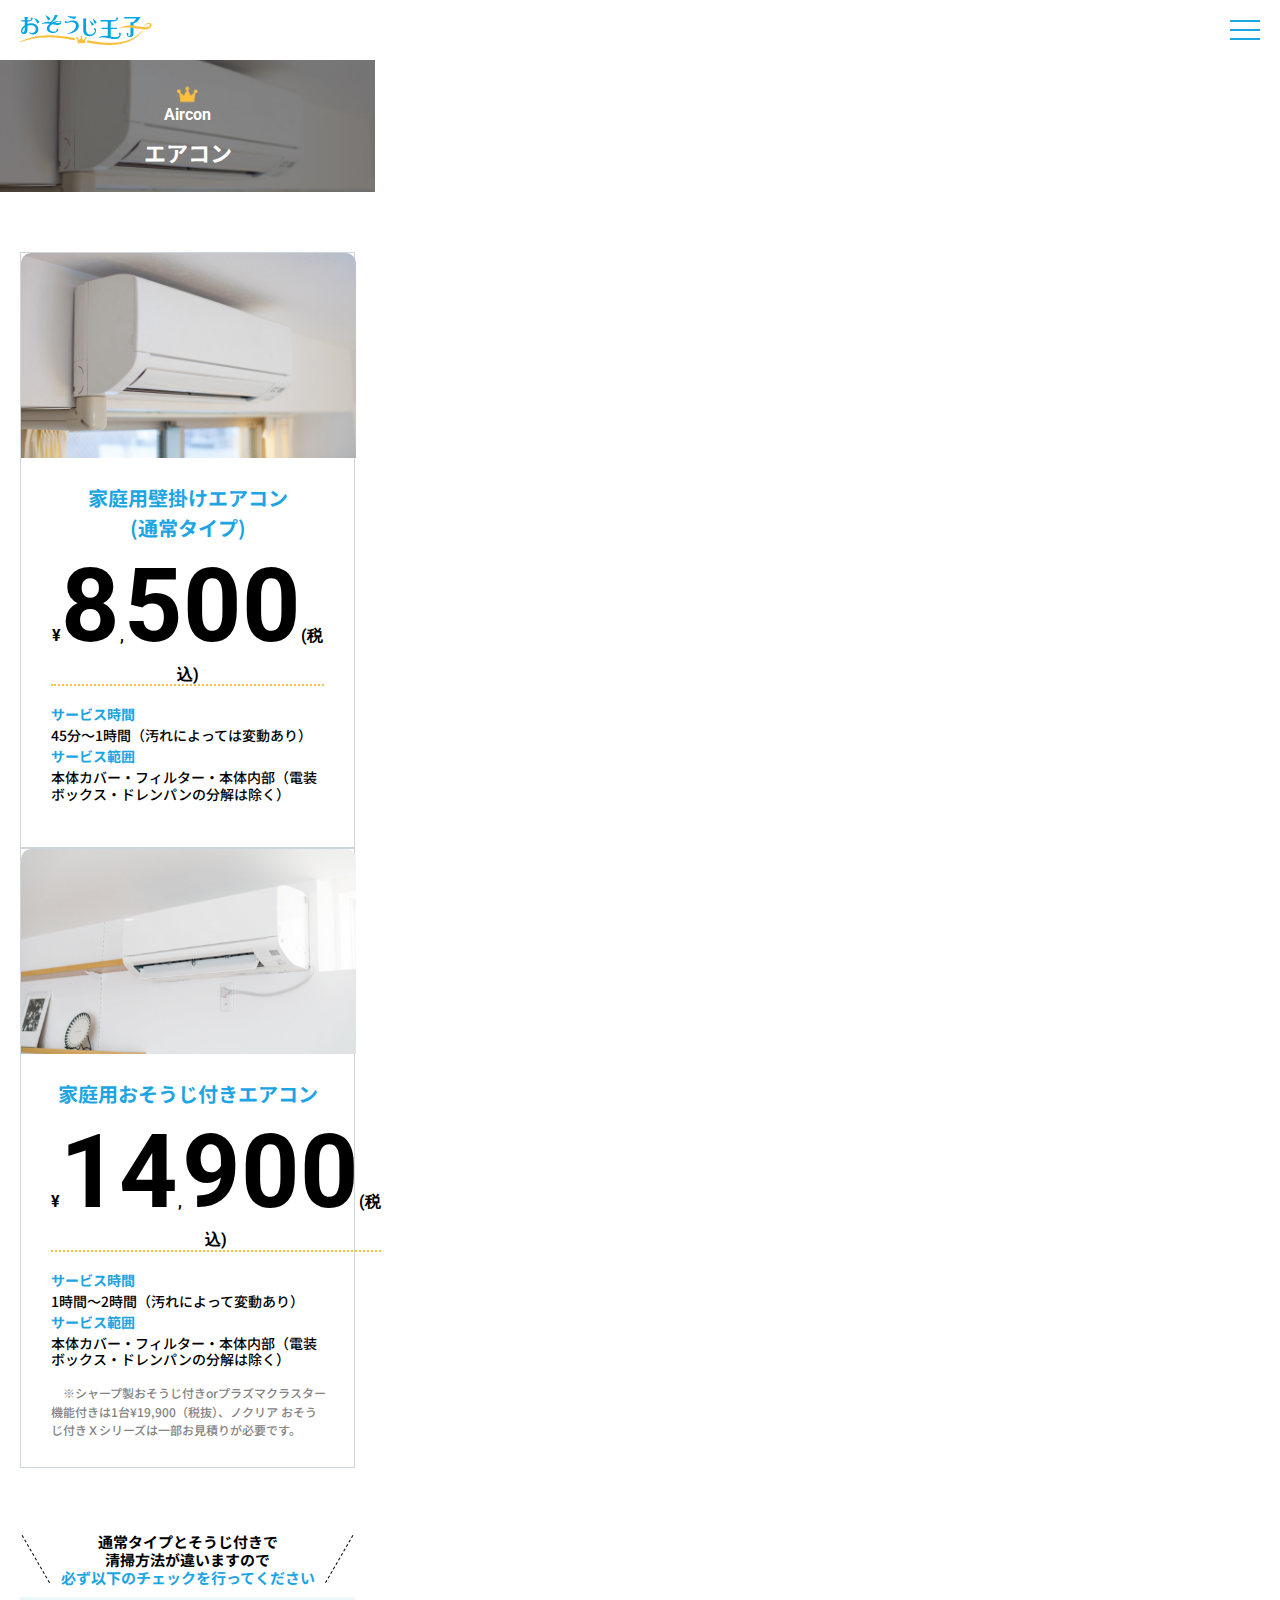
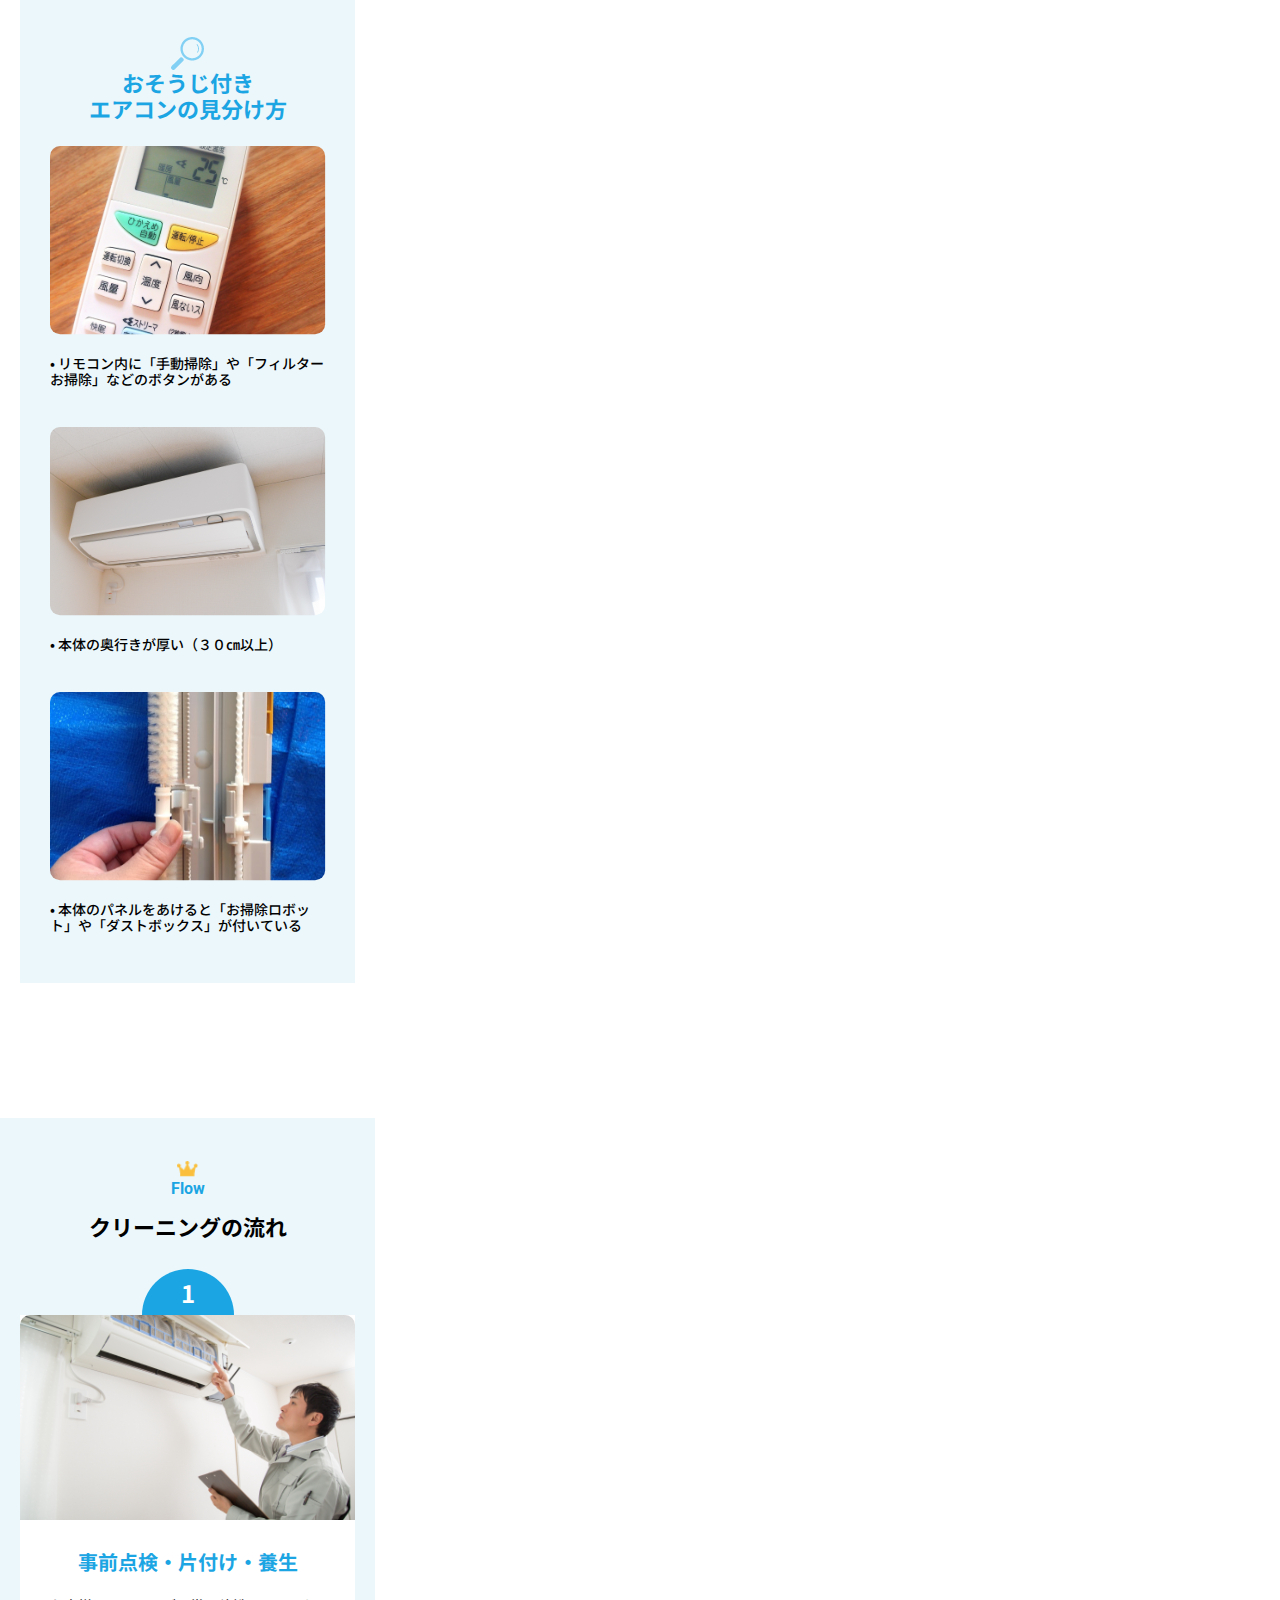
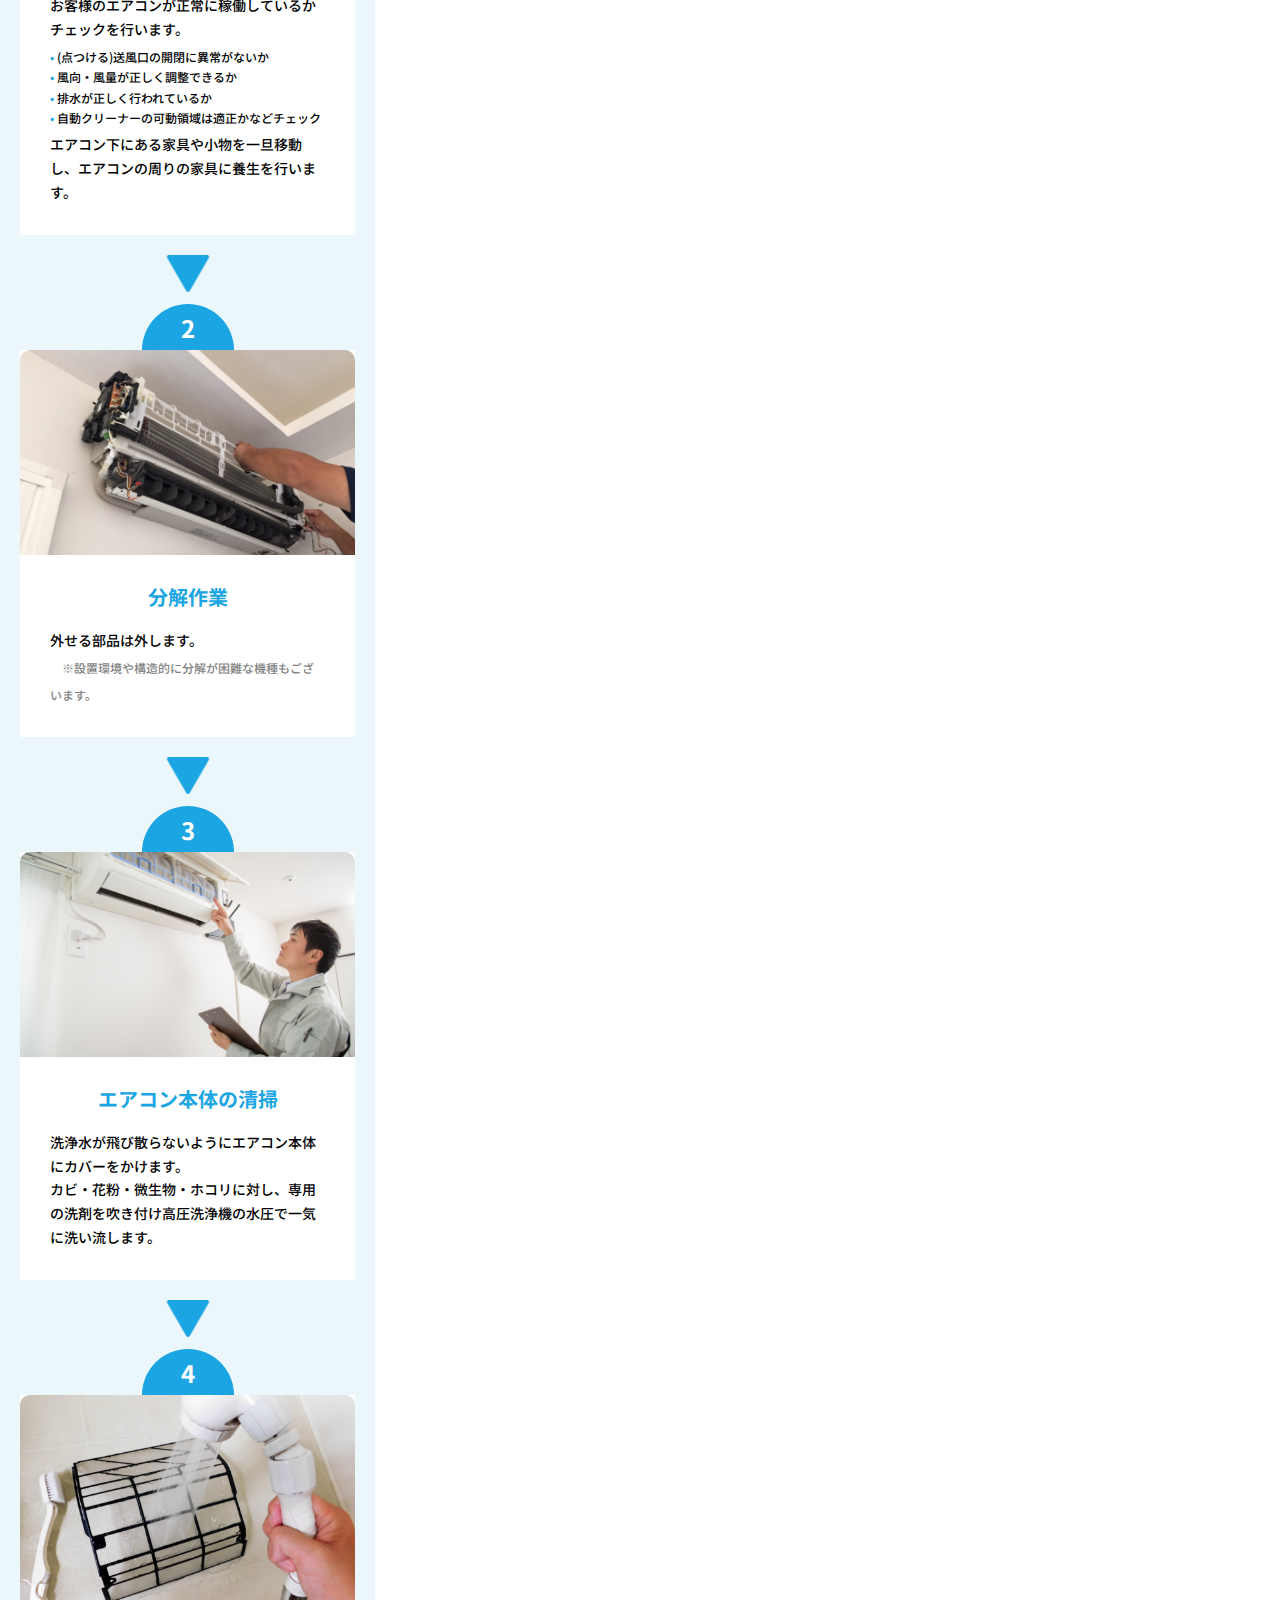
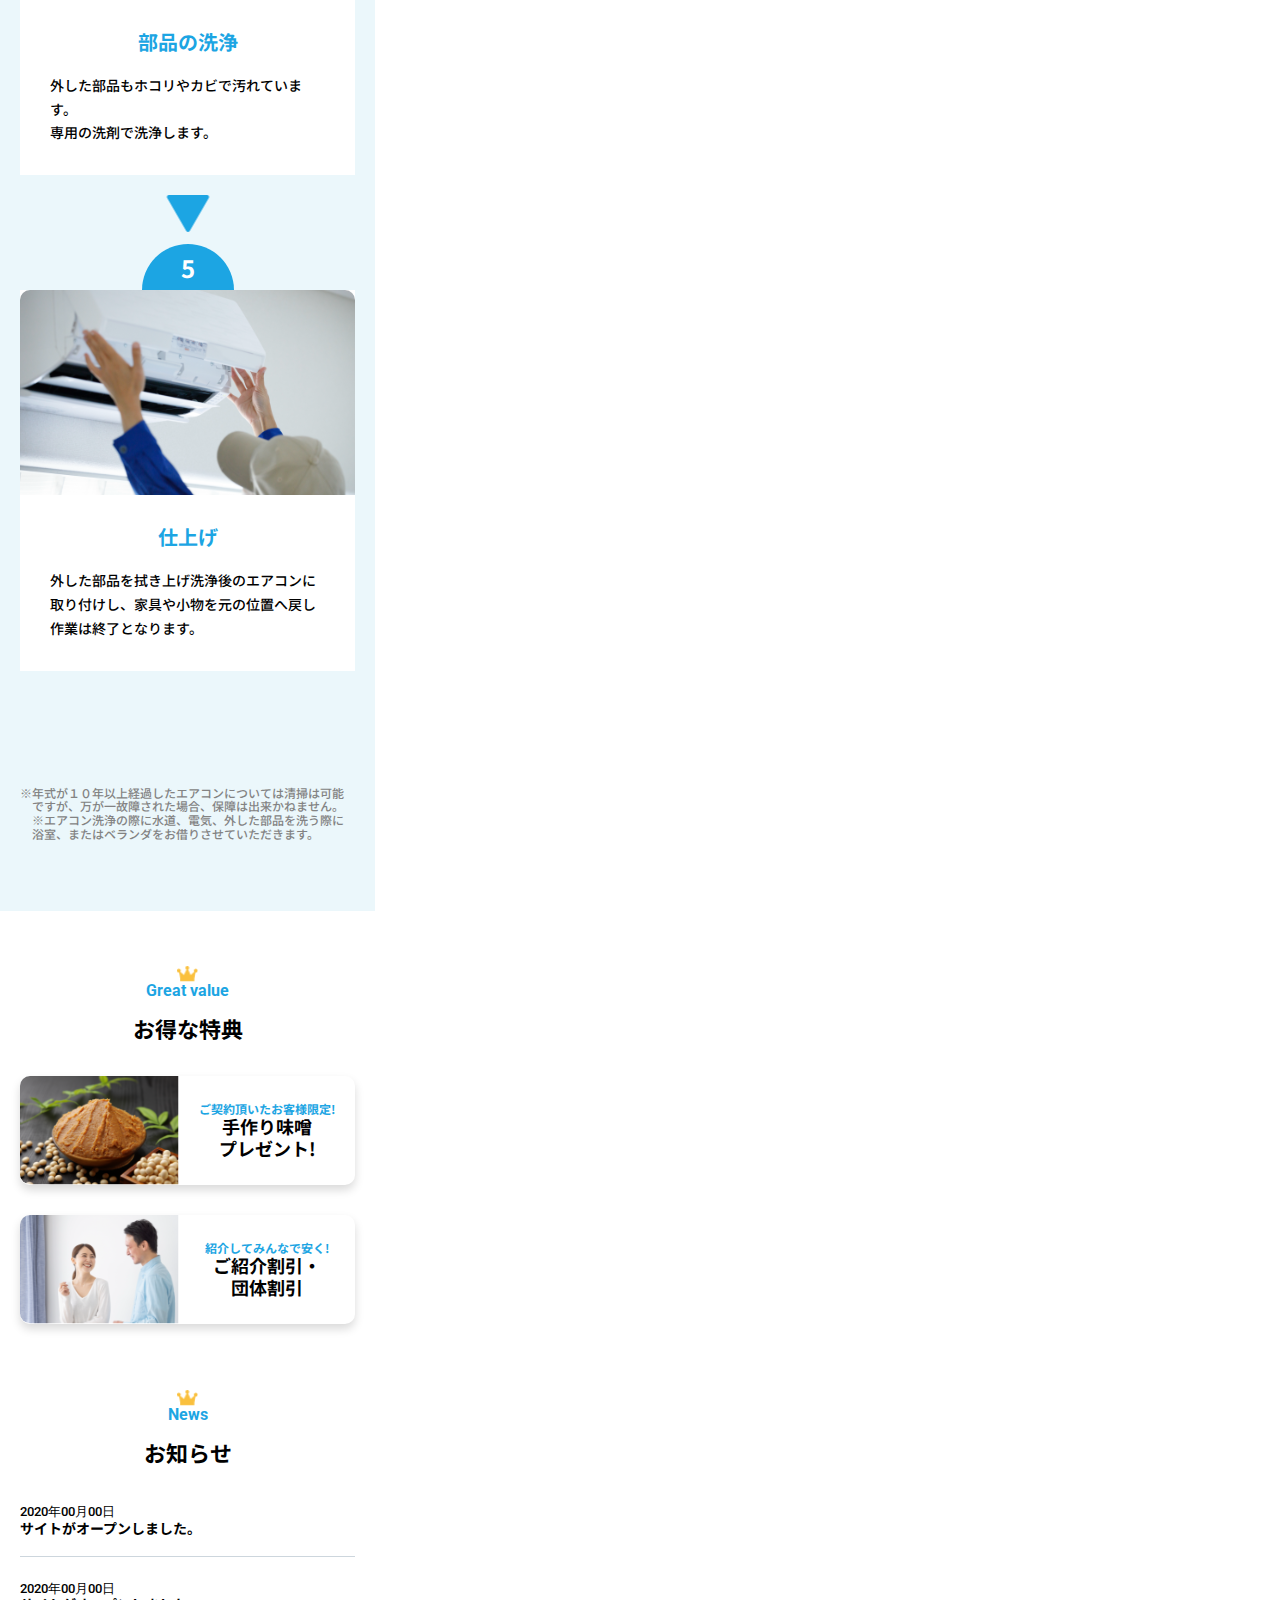
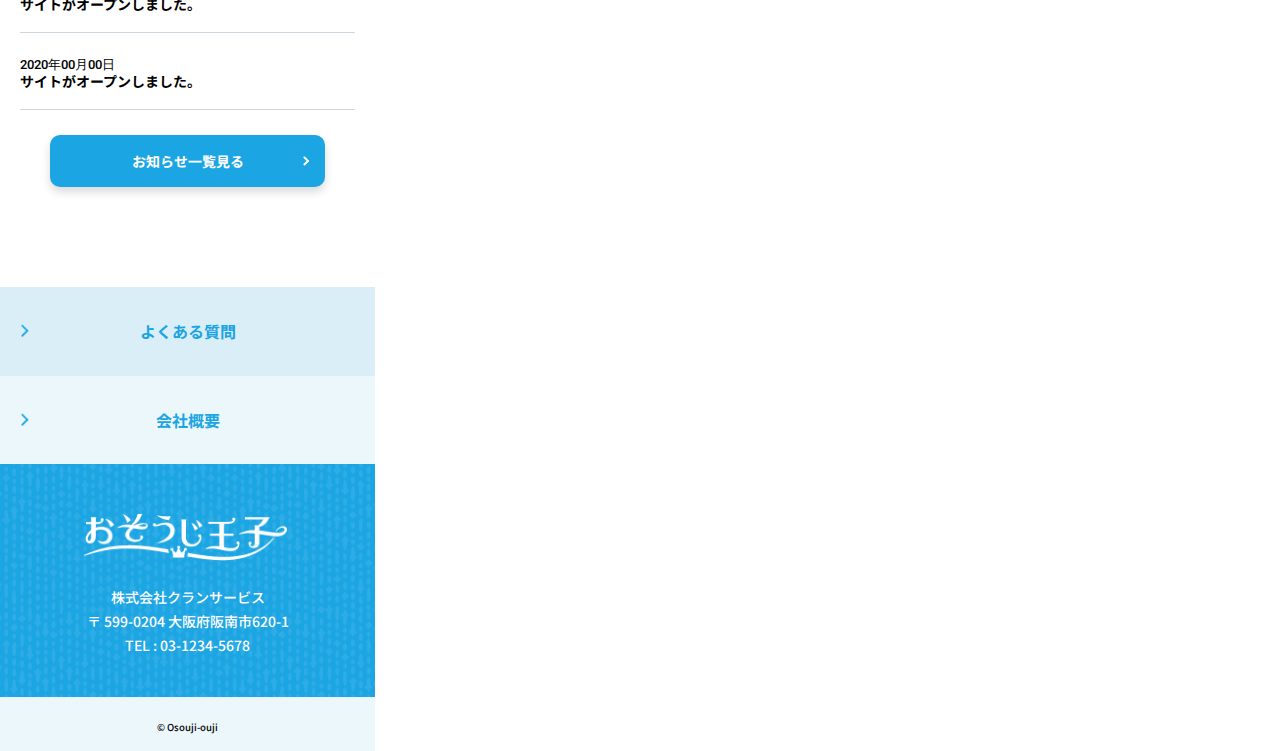
==== aircon/index.html @ 511a9428 "[Add]aircon-page" ====
<!DOCTYPE html>
<html lang="ja">
<head>
  <meta charset="UTF-8">
  <meta http-equiv="X-UA-Compatible" content="IE=edge">
  <meta name="viewport" content="width=device-width, initial-scale=1.0">
  <title>portfolio②【おそうじ王子】大阪のおそうじ、ハウスクリーニング専門店</title>
  <meta name="descriprion" content="ポートフォリオ②エアコンクリーニング、水回りはもちろん、オゾン消臭除菌、退去後ルームクリーニングはおそうじのプロにお任せ！徹底的に洗浄でキレイに!お気軽にお問い合わせください。">
  <meta property="og:url" content="https://clanservice.co.jp"/>
  <meta property="og:type" content="website" />
  <meta property="og:title" content="ポートフォリオ②【おそうじ王子】大阪のおそうじ、ハウスクリーニング専門店" />
  <meta property="og:description" content="ポートフォリオ②エアコンクリーニング、水回りはもちろん、オゾン消臭除菌、退去後ルームクリーニングはおそうじのプロにお任せ！徹底的に洗浄でキレイに!お気軽にお問い合わせください。" />
  <meta property="og:site_name" content="ポートフォリオ②【おそうじ王子】大阪のおそうじ、ハウスクリーニング専門店" />
  <meta property="og:image" content="OGP画像URL" />
  <link rel="preconnect" href="https://fonts.googleapis.com">
  <link rel="preconnect" href="https://fonts.gstatic.com" crossorigin>
  <link href="https://fonts.googleapis.com/css2?family=Noto+Sans+JP:wght@500;700;900&family=Roboto:ital,wght@0,500;0,700;1,400&display=swap" rel="stylesheet">
  <link rel="stylesheet" href="../common/css/reset.css">
  <link rel="stylesheet" href="css/style.css">
  <link rel="shortcut icon" href="" type="image/x-icon">
</head>
<body>
  <header class="header">
    <a href="#">
      <div class="header__logo"></div>
    </a>
    <div class="hamburger" id="hamburger">
      <span class="hamburger__line line1" id="js-line1"></span>
      <span class="hamburger__line line2" id="js-line2"></span>
      <span class="hamburger__line line3" id="js-line3"></span>
    </div>
    <nav id="nav" class="nav">
      <ul class="nav__list">
        <li class="nav__item">
          <a href="../index.html" class="nav__text">
            トップ
          </a>
        </li>
        <li class="nav__item">
          <a href="../aircon/index.html" class="nav__text">
            エアコン
          </a>
        </li>
        <li class="nav__item accordion">
          <p class="nav__text">
            ハウスクリーニング
          </p>
        </li>
        <li class="nav__item nav__down">
          <ul class="nav__downList">
            <li class="nav__downItem">
              <a href="#">
                キッチン
              </a>
            </li>
            <li class="nav__downItem">
              <a href="#">
                水回り
              </a>
            </li>
            <li class="nav__downItem">
              <a href="#">
                お部屋
              </a>
            </li>
            <li class="nav__downItem">
              <a href="#">
                ベランダ・カーポート
              </a>
            </li>
          </ul>
        </li>
        <li class="nav__item accordion">
          <p class="nav__text">
            退去後のクリーイング
          </p>
        </li>
        <li class="nav__item nav__down">
          <ul class="nav__downList">
            <li class="nav__downItem">
              <a href="#">
                賃貸・分譲
              </a>
            </li>
            <li class="nav__downItem">
              <a href="#">
                戸建て
              </a>
            </li>
          </ul>
        </li>
        <li class="nav__item accordion">
          <p class="nav__text">
            お得な特典
          </p>
        </li>
        <li class="nav__item nav__down">
          <ul class="nav__downList">
            <li class="nav__downItem">
              <a href="#">
                手作り味噌プレゼント!
              </a>
            </li>
            <li class="nav__downItem">
              <a href="#">
                ご紹介割引・団体割引
              </a>
            </li>
          </ul>
        </li>
        <li class="nav__item">
          <a href="#" class="nav__text">
            お知らせ
          </a>
        </li>
        <li class="nav__item">
          <a href="question/index.html" class="nav__text">
            よくある質問
          </a>
        </li>
        <li class="nav__item">
          <a href="outline/index.html" class="nav__text">
            会社概要
          </a>
        </li>
        <li class="nav__item">
          <a href="contact/indexhtml" class="nav__text">
            お問い合わせ
          </a>
        </li>
      </ul>
    </nav>
  </header>
  <main>
    <div class="aircon">
      <div class="aircon__heading">
        <div class="aircon__content">
          <i class="aircon__icon"></i>
          <p class="aircon__subTtl">
            Aircon
          </p>
          <h2 class="aircon__ttl">
            エアコン
          </h2>
        </div>
      </div>
      <div class="airconType">
        <div class="airconType__boxes">
          <div class="airconType__box">
            <img src="../common/img/aircon/airconType-img01.png" alt="エアコン画像">
            <div class="airconType__content">
              <h3 class="airconType__ttl">
                家庭用壁掛けエアコン<br>
                (通常タイプ)
              </h3>
              <p class="airconType__price">
                ¥<span>8</span>,<span>500</span>(税込)
              </p>
              <div class="airconType__detail">
                <table>
                  <tr>
                    <th>サービス時間</th>
                    <td>45分～1時間（汚れによっては変動あり）</td>
                  </tr>
                  <tr>
                    <th>サービス範囲</th>
                    <td>
                      本体カバー・フィルター・本体内部（電装ボックス・ドレンパンの分解は除く）
                    </td>
                  </tr>
                </table>
              </div>
            </div>
          </div>
          <div class="airconType__box">
            <img src="../common/img/aircon/airconType-img02.png" alt="エアコン画像">
            <div class="airconType__content">
              <h3 class="airconType__ttl">
                家庭用おそうじ付きエアコン
              </h3>
              <p class="airconType__price">
                ¥<span>14</span>,<span>900</span>(税込)
              </p>
              <div class="airconType__detail">
                <table>
                  <tbody>
                    <tr>
                      <th>サービス時間</th>
                      <td>1時間～2時間（汚れによって変動あり）</td>
                    </tr>
                    <tr>
                      <th>サービス範囲</th>
                      <td>
                        本体カバー・フィルター・本体内部（電装ボックス・ドレンパンの分解は除く）
                      </td>
                    </tr>
                  </tbody>
                </table>
                <small class="airconType__warning">
                  ※シャープ製おそうじ付きorプラズマクラスター機能付きは1台¥19,900（税抜）、ノクリア おそうじ付きＸシリーズは一部お見積りが必要です。
                </small>
              </div>
            </div>
          </div>
        </div>
        <div class="airconClean">
          <p class="airconClean__bubble">
              通常タイプとそうじ付きで<br>
              清掃方法が違いますので<br>
              <span>
                必ず以下のチェックを行ってください
              </span>
          </p>
          <div class="airconClean__container">
            <i class="airconClean__icon"></i>
            <h3 class="airconClean__ttl">
              おそうじ付き<br>
              エアコンの見分け方
            </h3>
            <div class="airconClean__boxes">
              <div class="airconClean__box">
                <img src="../common/img/aircon/airconClean-img01.png" alt="エアコンお掃除方法画像">
                <p class="airconClean__text">
                  リモコン内に「手動掃除」や「フィルターお掃除」などのボタンがある
                </p>
              </div>
              <div class="airconClean__box">
                <img src="../common/img/aircon/airconClean-img02.png" alt="エアコンお掃除方法画像">
                <p class="airconClean__text">
                  本体の奥行きが厚い（３０㎝以上）
                </p>
              </div>
              <div class="airconClean__box">
                <img src="../common/img/aircon/airconClean-img03.png" alt="エアコンお掃除方法画像">
                <p class="airconClean__text">
                  本体のパネルをあけると「お掃除ロボット」や「ダストボックス」が付いている
                </p>
              </div>
            </div>
          </div>
        </div>
      </div>
      <div class="flow">
        <i class="flow__icon"></i>
        <p class="flow__subTtl">
          Flow
        </p>
        <h2 class="flow__ttl">
          クリーニングの流れ
        </h2>
        <div class="flow__boxes">
          <div class="flowBox box1">
            <img src="../common/img/aircon/flow-img01.png" alt="クリーニングの流れ画像">
            <div class="flowBox__content">
              <h3 class="flowBox__ttl">
                事前点検・片付け・養生
              </h3>
              <p class="flowBox__text">
                お客様のエアコンが正常に稼働しているかチェックを行います。
              </p>
              <ul class="flowBox__list">
                <li>
                  (点つける)送風口の開閉に異常がないか
                </li>
                <li>
                  風向・風量が正しく調整できるか
                </li>
                <li>
                  排水が正しく行われているか
                </li>
                <li>
                  自動クリーナーの可動領域は適正かなどチェック
                </li>
              </ul>
              <p class="flowBox__text">
                エアコン下にある家具や小物を一旦移動し、エアコンの周りの家具に養生を行います。
              </p>
            </div>
          </div>
          <div class="flowBox box2">
            <img src="../common/img/aircon/flow-img02.png" alt="クリーニングの流れ画像">
            <div class="flowBox__content">
              <h3 class="flowBox__ttl">
                分解作業
              </h3>
              <p class="flowBox__text">
                外せる部品は外します。
              </p>
              <small class="flowBox__warning">
                ※設置環境や構造的に分解が困難な機種もございます。
              </small>
            </div>
          </div>
          <div class="flowBox box3">
            <img src="../common/img/aircon/flow-img01.png" alt="クリーニングの流れ画像">
            <div class="flowBox__content">
              <h3 class="flowBox__ttl">
                エアコン本体の清掃
              </h3>
              <p class="flowBox__text">
                洗浄水が飛び散らないようにエアコン本体にカバーをかけます。<br>
                カビ・花粉・微生物・ホコリに対し、専用の洗剤を吹き付け高圧洗浄機の水圧で一気に洗い流します。
              </p>
            </div>
          </div>
          <div class="flowBox box4">
            <img src="../common/img/aircon/flow-img04.png" alt="クリーニングの流れ画像">
            <div class="flowBox__content">
              <h3 class="flowBox__ttl">
                部品の洗浄
              </h3>
              <p class="flowBox__text">
                外した部品もホコリやカビで汚れています。<br>
                専用の洗剤で洗浄します。
              </p>
            </div>
          </div>
          <div class="flowBox box5">
            <img src="../common/img/aircon/flow-img05.png" alt="クリーニングの流れ画像">
            <div class="flowBox__content">
              <h3 class="flowBox__ttl">
                仕上げ
              </h3>
              <p class="flowBox__text">
                外した部品を拭き上げ洗浄後のエアコンに取り付けし、家具や小物を元の位置へ戻し作業は終了となります。
              </p>
            </div>
          </div>
        </div>
        <small class="flow__warning">
          ※年式が１０年以上経過したエアコンについては清掃は可能ですが、万が一故障された場合、保障は出来かねません。<br>
          ※エアコン洗浄の際に水道、電気、外した部品を洗う際に浴室、またはベランダをお借りさせていただきます。
        </small>
      </div>
    </div>
    <div class="footInfo">
      <div class="value">
        <i class="value__icon"></i>
        <p class="value__subTtl">
          Great value
        </p>
        <h2 class="value__ttl">
          お得な特典
        </h2>
        <ul class="gvMenu">
          <li class="gvMenu__item">
            <a href="">
              <img src="../common/img/gv-img01.png" alt="手作り味噌画像" class="gvMenu__img">
              <p class="gvMenu__text">
                <small>
                  ご契約頂いたお客様限定!
                </small>
                手作り味噌<br>
                プレゼント!
              </p>
            </a>
          </li>
          <li class="gvMenu__item">
            <a href="">
              <img src="../common/img/gv-img02.png" alt="割引画像" class="gvMenu__img">
              <p class="gvMenu__text">
                <small>
                  紹介してみんなで安く!
                </small>
                ご紹介割引・<br>
                団体割引
              </p>
            </a>
          </li>
        </ul>
      </div>
      <div class="news">
        <i class="news__icon"></i>
        <p class="news__subTtl">
          News
        </p>
        <h2 class="news__ttl">
          お知らせ
        </h2>
        <ul class="news__list">
          <li class="news__item">
            <small class="news__date">
              2020年00月00日</small>
            <p class="news__text">
              サイトがオープンしました。
            </p>
          </li>
          <li  class="news__item">
            <small class="news__date">
              2020年00月00日
            </small>
            <p class="news__text">
              サイトがオープンしました。
            </p>
          </li>
          <li  class="news__item">
            <small class="news__date">
              2020年00月00日
            </small>
            <p class="news__text">
              サイトがオープンしました。
            </p>
          </li>
        </ul>
        <button class="news__btn">
          <p>お知らせ一覧見る</p>
        </button>
      </div>
      <div class="footMenu">
        <ul>
          <li class="footMenu__item">
            <a href="">よくある質問</a>
          </li>
          <li class="footMenu__item">
            <a href="">会社概要</a>
          </li>
        </ul>
      </div>
    </div>
  </main>
  <footer class="footer">
    <div class="footer__main">
      <a href="#">
        <div class="footer__logo"></div>
      </a>
      <p class="footer__info">
          株式会社クランサービス<br>
          〒 599-0204 大阪府阪南市620-1<br>
          TEL : 03-1234-5678
      </p>
    </div>
    <div class="footer__copy">
      <small>&copy; Osouji-ouji</small>
    </div>
  </footer>
  <script src="https://code.jquery.com/jquery-3.4.1.min.js"></script>
  <script src="../common/js/main.js"></script>
</body>
</html>
---- aircon/css/style.css ----
.value__icon, .news__icon, .aircon__icon, .aircon .flow__icon {
  display: block;
  width: 24px;
  height: 16px;
  margin: 0 auto;
  background: url(../../common/img/subTtl-icon.png) no-repeat center center/contain;
}

.value__subTtl, .news__subTtl, .aircon .flow__subTtl {
  margin-bottom: 15px;
  color: #1CA5E3;
  font-family: 'Roboto', sans-serif;
  font-weight: 700;
  font-size: 16px;
}

.news__btn {
  position: relative;
  width: 275px;
  padding: 18px 0;
  color: #fff;
  background-color: #1CA5E3;
  border-radius: 10px;
  -webkit-box-shadow: 0 5px 10px 0 #00000026;
          box-shadow: 0 5px 10px 0 #00000026;
  font-size: 14px;
  -webkit-transition: .3s;
  transition: .3s;
}

.news__btn p::after {
  content: "";
  position: absolute;
  width: 7px;
  height: 10px;
  top: 50%;
  right: 15.5px;
  -webkit-transform: translateY(-50%);
          transform: translateY(-50%);
  background: url(../../common/img/arrow.png) no-repeat center center/contain;
}

.news__btn:hover {
  opacity: .5;
}

.aircon .airconType__price {
  display: inline-block;
  font-family: 'Roboto', sans-serif;
  font-weight: 700;
  border-bottom: 2px dotted #fac03d;
}

.aircon .airconType__price span {
  font-size: 8vw;
}

body {
  max-width: 375px;
  font-family: 'Noto Sans JP', sans-serif;
  font-weight: bold;
}

.header {
  position: fixed;
  width: 100%;
  height: 60px;
  top: 0;
  left: 0;
  background-color: #fff;
  z-index: 5;
}

.header__logo {
  position: absolute;
  top: 50%;
  -webkit-transform: translateY(-50%);
          transform: translateY(-50%);
  left: 20px;
  width: 132px;
  height: 30px;
  background: url(../../common/img/header-logo.png) no-repeat center left/contain;
}

.header .hamburger {
  position: absolute;
  width: 30px;
  height: 20px;
  top: 50%;
  -webkit-transform: translateY(-50%);
          transform: translateY(-50%);
  right: 20px;
  cursor: pointer;
}

.header .hamburger__line {
  position: absolute;
  background-color: #1CA5E3;
  height: 2px;
  width: 100%;
  -webkit-transition: .3s;
  transition: .3s;
}

.header .hamburger .line2 {
  top: 50%;
  -webkit-transform: translateY(-50%);
          transform: translateY(-50%);
}

.header .hamburger .line3 {
  bottom: 0;
}

.header .hamburger .line_1 {
  -webkit-transform: translateY(9px) rotate(45deg);
          transform: translateY(9px) rotate(45deg);
}

.header .hamburger .line_2 {
  opacity: 0;
}

.header .hamburger .line_3 {
  -webkit-transform: translateY(-9px) rotate(-45deg);
          transform: translateY(-9px) rotate(-45deg);
}

.header .nav {
  position: fixed;
  width: 100vw;
  height: calc(100vh - 60px);
  padding: 65px 0 70px;
  top: 60px;
  bottom: 0;
  left: 0;
  right: 0;
  z-index: 5;
  color: #fff;
  background-color: #1CA5E3;
  font-size: 18px;
  overflow: scroll;
  -webkit-transform: translateX(100%);
          transform: translateX(100%);
  -webkit-transition: .3s;
  transition: .3s;
}

.header .nav__list {
  width: 276px;
  margin: 0 auto;
}

.header .nav__item {
  border-bottom: 1px solid #82D0F4;
}

.header .nav__item > a,
.header .nav__item > p {
  display: block;
  position: relative;
  padding: 35px 0 20px;
  cursor: pointer;
}

.header .nav__item.accordion > .nav__text::after {
  content: "";
  position: absolute;
  width: 7px;
  height: 10px;
  top: 50%;
  right: 15.5px;
  background: url(../../common/img/arrow.png) no-repeat center center/contain;
  -webkit-transform: translateY(-50%) rotate(90deg);
          transform: translateY(-50%) rotate(90deg);
  -webkit-transition: .3s;
  transition: .3s;
}

.header .nav__item.close > .nav__text::after {
  -webkit-transform: rotate(-90deg);
          transform: rotate(-90deg);
}

.header .nav.active {
  -webkit-transform: translate(0);
          transform: translate(0);
}

.header .nav__down {
  display: none;
  padding: 0 20px 30px;
  background-color: #1698d3;
}

.header .nav__downItem {
  width: 100%;
  font-size: 16px;
  border-bottom: 1px solid #82D0F4;
}

.header .nav__downItem a {
  display: block;
  padding: 25px 0 12.5px 20px;
}

.value {
  padding: 55px 0 66px;
  text-align: center;
}

.value__ttl {
  margin-bottom: 35px;
  font-size: 22px;
}

.value .gvMenu {
  width: 335px;
  margin: 0 auto;
}

.value .gvMenu__item {
  -webkit-transition: .3s;
  transition: .3s;
}

.value .gvMenu__item a {
  display: -webkit-box;
  display: -ms-flexbox;
  display: flex;
  -webkit-box-align: center;
      -ms-flex-align: center;
          align-items: center;
  border-radius: 10px;
  -webkit-box-shadow: 0 5px 10px 0 #00000026;
          box-shadow: 0 5px 10px 0 #00000026;
}

.value .gvMenu__item:not(:last-of-type) {
  margin-bottom: 30px;
}

.value .gvMenu__item:hover {
  opacity: .5;
}

.value .gvMenu__text {
  width: 100%;
  padding: 20px 14px;
  text-align: center;
  font-size: 18px;
  line-height: 1.2;
}

.value .gvMenu__text small {
  display: block;
  color: #1CA5E3;
  font-size: 12px;
}

.news {
  padding-bottom: 100px;
  text-align: center;
}

.news__ttl {
  margin-bottom: 35px;
  font-size: 22px;
}

.news__list {
  width: 335px;
  margin: 0 auto 25px;
  text-align-last: left;
}

.news__item {
  padding-bottom: 20px;
  border-bottom: 1px solid #cdd6dd;
}

.news__item:not(:first-of-type) {
  padding-top: 20px;
}

.news__date {
  font-family: 'Roboto', sans-serif;
  font-weight: 500;
}

.news__text {
  font-size: 14px;
}

.footMenu {
  text-align: center;
}

.footMenu__item {
  position: relative;
  -webkit-transition: .3s;
  transition: .3s;
}

.footMenu__item a {
  display: block;
  padding: 35px 0;
  color: #1CA5E3;
}

.footMenu__item a::before {
  content: "";
  position: absolute;
  width: 10px;
  height: 13px;
  top: 50%;
  left: 20px;
  -webkit-transform: translateY(-50%);
          transform: translateY(-50%);
  background: url(../../common/img/arrow-b.png) no-repeat center center/contain;
}

.footMenu__item:hover {
  opacity: .5;
}

.footMenu__item:nth-of-type(odd) {
  background-color: #D9EEF7;
}

.footMenu__item:nth-of-type(even) {
  background-color: #EBF7FB;
}

.footer {
  text-align: center;
  font-weight: 500;
}

.footer__main {
  padding: 50px 84px 40px;
  background: url(../../common/img/footer-bg.png) no-repeat center center/cover;
}

.footer__logo {
  width: 207px;
  height: 47px;
  margin-bottom: 25px;
  background: url(../../common/img/footer-logo.png) no-repeat center left/contain;
  -webkit-transition: .4s;
  transition: .4s;
}

.footer__logo:hover {
  opacity: .5;
}

.footer__info {
  color: #fff;
  font-size: 14px;
  text-align: center;
  line-height: 1.7;
}

.footer__copy {
  padding: 22px 0 17px;
  background-color: #EBF7FB;
  font-size: 12px;
}

.aircon .airconType__warning, .aircon .flow__boxes .flowBox__warning, .aircon .flow__warning {
  color: #838383;
  font-size: 12px;
  font-weight: 500;
  padding-left: 1em;
  text-indent: -1em;
  text-align: left;
}

.aircon {
  padding-top: 60px;
}

.aircon__heading {
  position: relative;
  width: 100%;
  height: 132px;
  padding: 25px 0;
  background: url(../../common/img/aircon/airconType-img01.png) no-repeat center center/cover;
}

.aircon__heading::before {
  content: "";
  position: absolute;
  width: 100%;
  height: 100%;
  left: 0;
  top: 0;
  background-color: #0006;
}

.aircon__content {
  position: absolute;
  top: 50%;
  left: 50%;
  -webkit-transform: translate(-50%, -50%);
          transform: translate(-50%, -50%);
  text-align: center;
  z-index: 2;
}

.aircon__icon {
  margin-bottom: 3px;
}

.aircon__subTtl {
  margin-bottom: 1em;
  color: #fff;
  font-family: 'Roboto', sans-serif;
  font-weight: 700;
  font-size: 16px;
}

.aircon__ttl {
  color: #fff;
  font-size: 22px;
}

.aircon .airconType {
  padding: 60px 0 135px;
}

.aircon .airconType__boxes {
  width: 335px;
  margin: 0 auto 65px;
}

.aircon .airconType__box {
  border: 1px solid #CDD6DD;
  text-align: center;
}

.aircon .airconType__content {
  padding: 25px 30px 30px;
}

.aircon .airconType__ttl {
  margin-bottom: 5px;
  color: #1CA5E3;
  font-size: 20px;
  line-height: 1.5;
}

.aircon .airconType__price {
  margin-bottom: 20px;
}

.aircon .airconType__detail {
  width: 275px;
  margin: 0 auto;
  text-align: left;
}

.aircon .airconType__detail table {
  margin-bottom: 10px;
}

.aircon .airconType__detail table th {
  color: #1CA5E3;
}

.aircon .airconType__detail table td {
  padding: 5px 0;
  font-weight: 500;
}

.aircon .airconType__detail table th,
.aircon .airconType__detail table td {
  display: block;
  font-size: 14px;
}

.aircon .airconType .airconClean {
  width: 335px;
  margin: 0 auto;
  text-align: center;
}

.aircon .airconType .airconClean__bubble {
  position: relative;
  margin-bottom: 10px;
  font-size: 15px;
  line-height: 1.2;
}

.aircon .airconType .airconClean__bubble span {
  color: #1CA5E3;
}

.aircon .airconType .airconClean__bubble::before, .aircon .airconType .airconClean__bubble::after {
  content: "";
  position: absolute;
  width: 55px;
  height: 35px;
  top: 0;
  border-bottom: 1.5px dashed;
}

.aircon .airconType .airconClean__bubble::before {
  -webkit-transform: rotate(60deg);
          transform: rotate(60deg);
  left: 3px;
}

.aircon .airconType .airconClean__bubble::after {
  -webkit-transform: rotate(-60deg);
          transform: rotate(-60deg);
  right: 3px;
}

.aircon .airconType .airconClean__container {
  padding: 40px 30px 50px;
  background-color: #EBF7FB;
}

.aircon .airconType .airconClean__icon {
  display: block;
  width: 33px;
  height: 33px;
  margin: 0 auto;
  background: url(../../common/img/aircon/airconClean-icon.png) no-repeat center center/contain;
}

.aircon .airconType .airconClean__ttl {
  margin-bottom: 25px;
  color: #1CA5E3;
  font-size: 22px;
}

.aircon .airconType .airconClean__box:not(:last-of-type) {
  margin-bottom: 40px;
}

.aircon .airconType .airconClean__text {
  margin-top: 20px;
  font-size: 14px;
  font-weight: 500;
  text-align: left;
}

.aircon .airconType .airconClean__text::before {
  content: "\02022";
}

.aircon .flow {
  padding: 43px 0 70px;
  background-color: #EBF7FB;
  text-align: center;
}

.aircon .flow__icon {
  margin-bottom: 3px;
}

.aircon .flow__ttl {
  margin-bottom: 76px;
  font-size: 22px;
}

.aircon .flow__boxes {
  position: relative;
  width: 335px;
  margin: 0 auto;
  z-index: 1;
}

.aircon .flow__boxes .flowBox {
  position: relative;
  margin-bottom: 115px;
  background-color: #fff;
}

.aircon .flow__boxes .flowBox::before {
  position: absolute;
  width: 92px;
  height: 92px;
  padding-top: 10px;
  top: -46px;
  left: 50%;
  color: #fff;
  background-color: #1CA5E3;
  font-size: 24PX;
  border-radius: 50%;
  -webkit-transform: translateX(-50%);
          transform: translateX(-50%);
  z-index: -1;
}

.aircon .flow__boxes .flowBox.box1::before {
  content: "1";
}

.aircon .flow__boxes .flowBox.box2::before {
  content: "2";
}

.aircon .flow__boxes .flowBox.box3::before {
  content: "3";
}

.aircon .flow__boxes .flowBox.box4::before {
  content: "4";
}

.aircon .flow__boxes .flowBox.box5::before {
  content: "5";
}

.aircon .flow__boxes .flowBox::after {
  content: "";
  position: absolute;
  width: 45px;
  height: 40px;
  bottom: -60px;
  left: 50%;
  -webkit-transform: translateX(-50%);
          transform: translateX(-50%);
  background: url(../../common/img/aircon/flowBox-triangle.png) no-repeat center center/contain;
}

.aircon .flow__boxes .flowBox.box5::after {
  display: none;
}

.aircon .flow__boxes .flowBox__content {
  padding: 25px 30px 30px;
  text-align: left;
  line-height: 1.7;
}

.aircon .flow__boxes .flowBox__ttl {
  margin-bottom: 15px;
  color: #1CA5E3;
  font-size: 20px;
  text-align: center;
}

.aircon .flow__boxes .flowBox__text {
  font-size: 14px;
  font-weight: 500;
}

.aircon .flow__boxes .flowBox__text:not(:last-of-type) {
  margin-bottom: 5px;
}

.aircon .flow__boxes .flowBox__list {
  margin-bottom: 5px;
}

.aircon .flow__boxes .flowBox__list li {
  font-size: 12px;
  font-weight: 500;
}

.aircon .flow__boxes .flowBox__list li::before {
  content: "\02022";
  color: #1CA5E3;
}

.aircon .flow__warning {
  display: inline-block;
  width: 335px;
  text-align: left;
}
/*# sourceMappingURL=style.css.map */
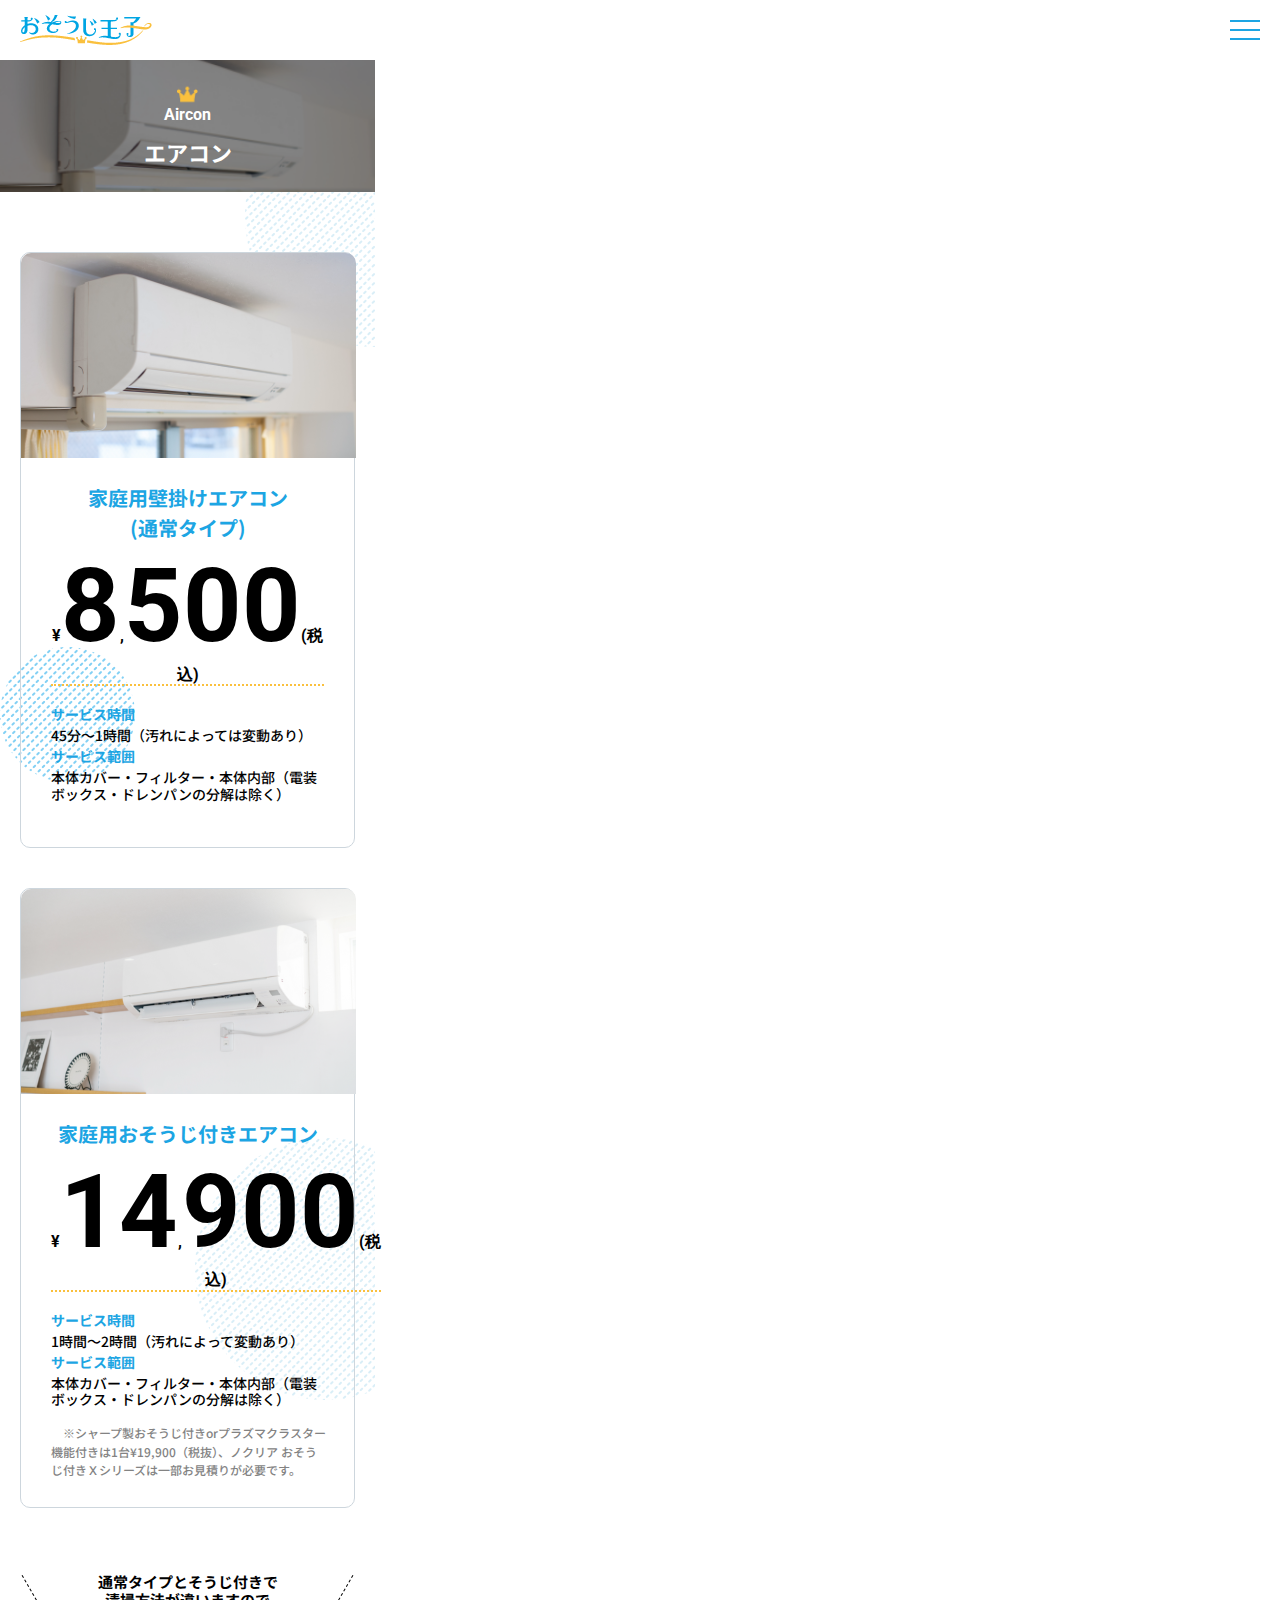
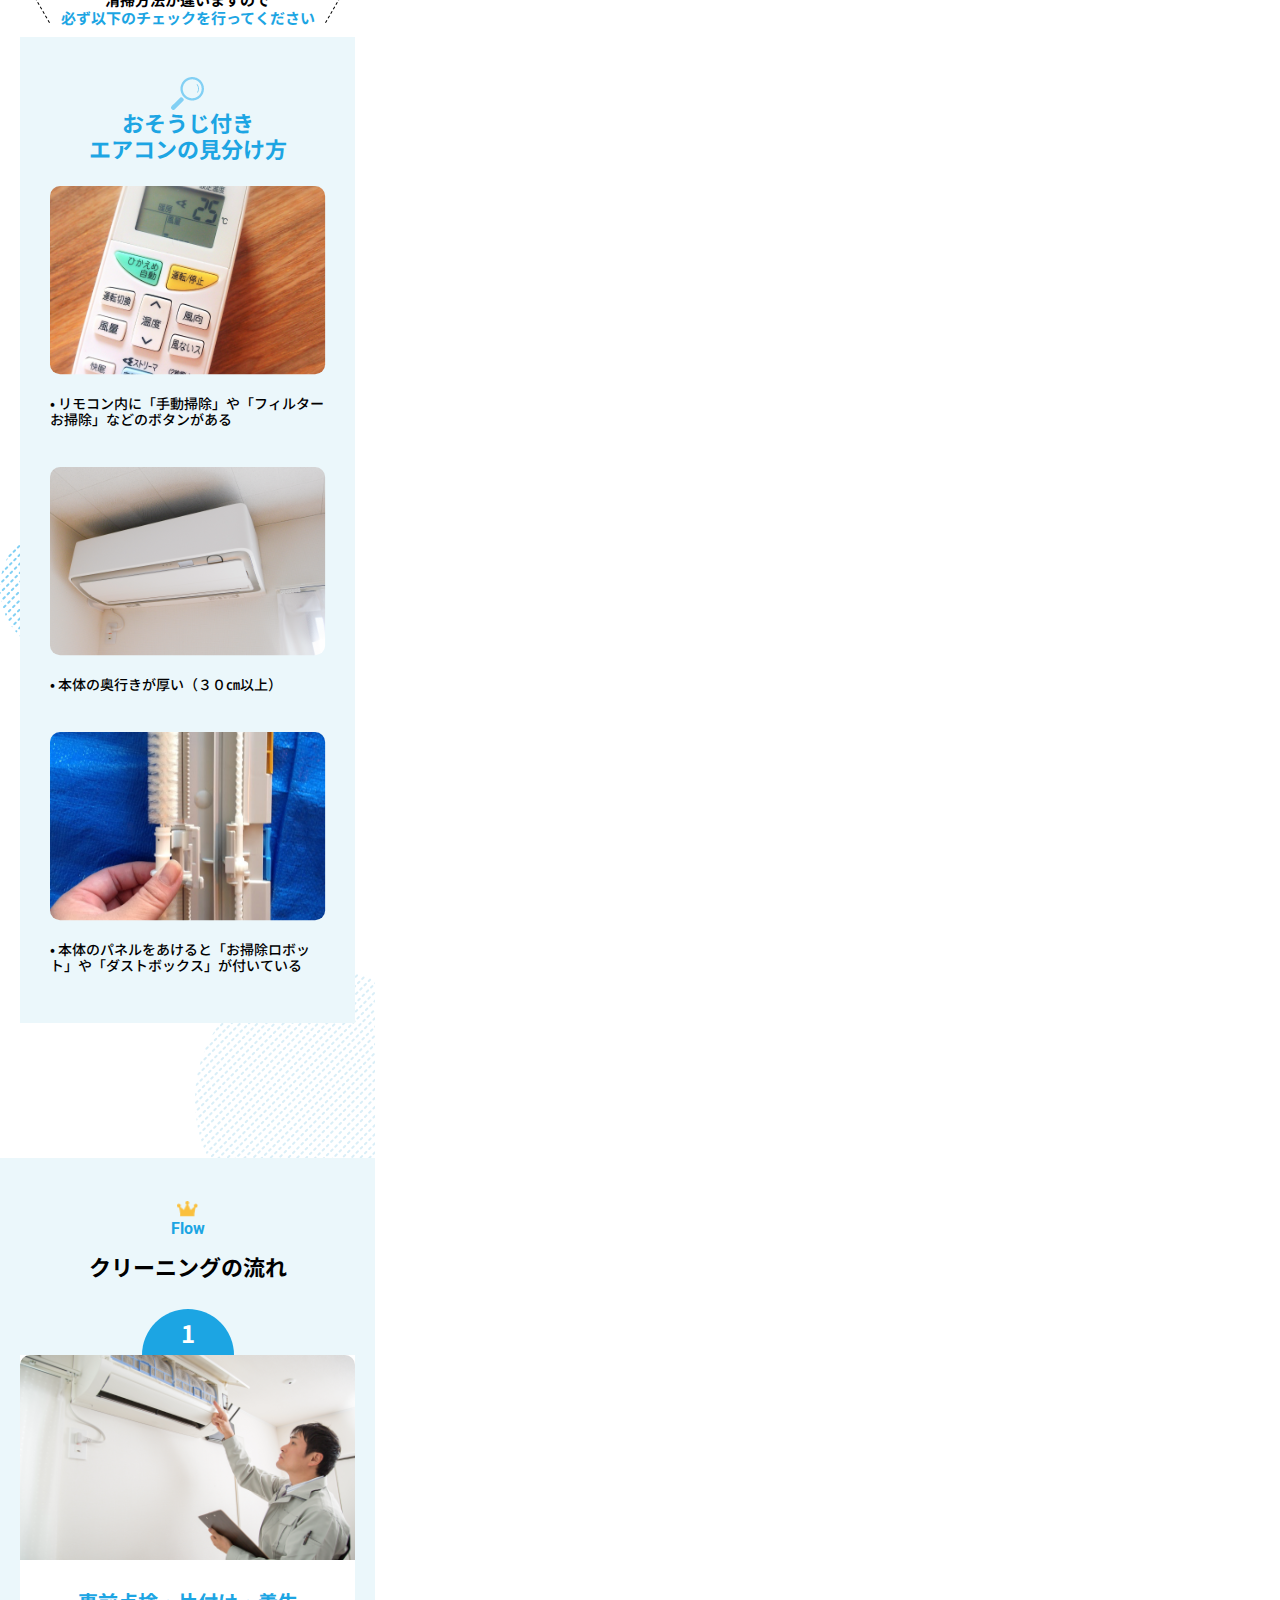
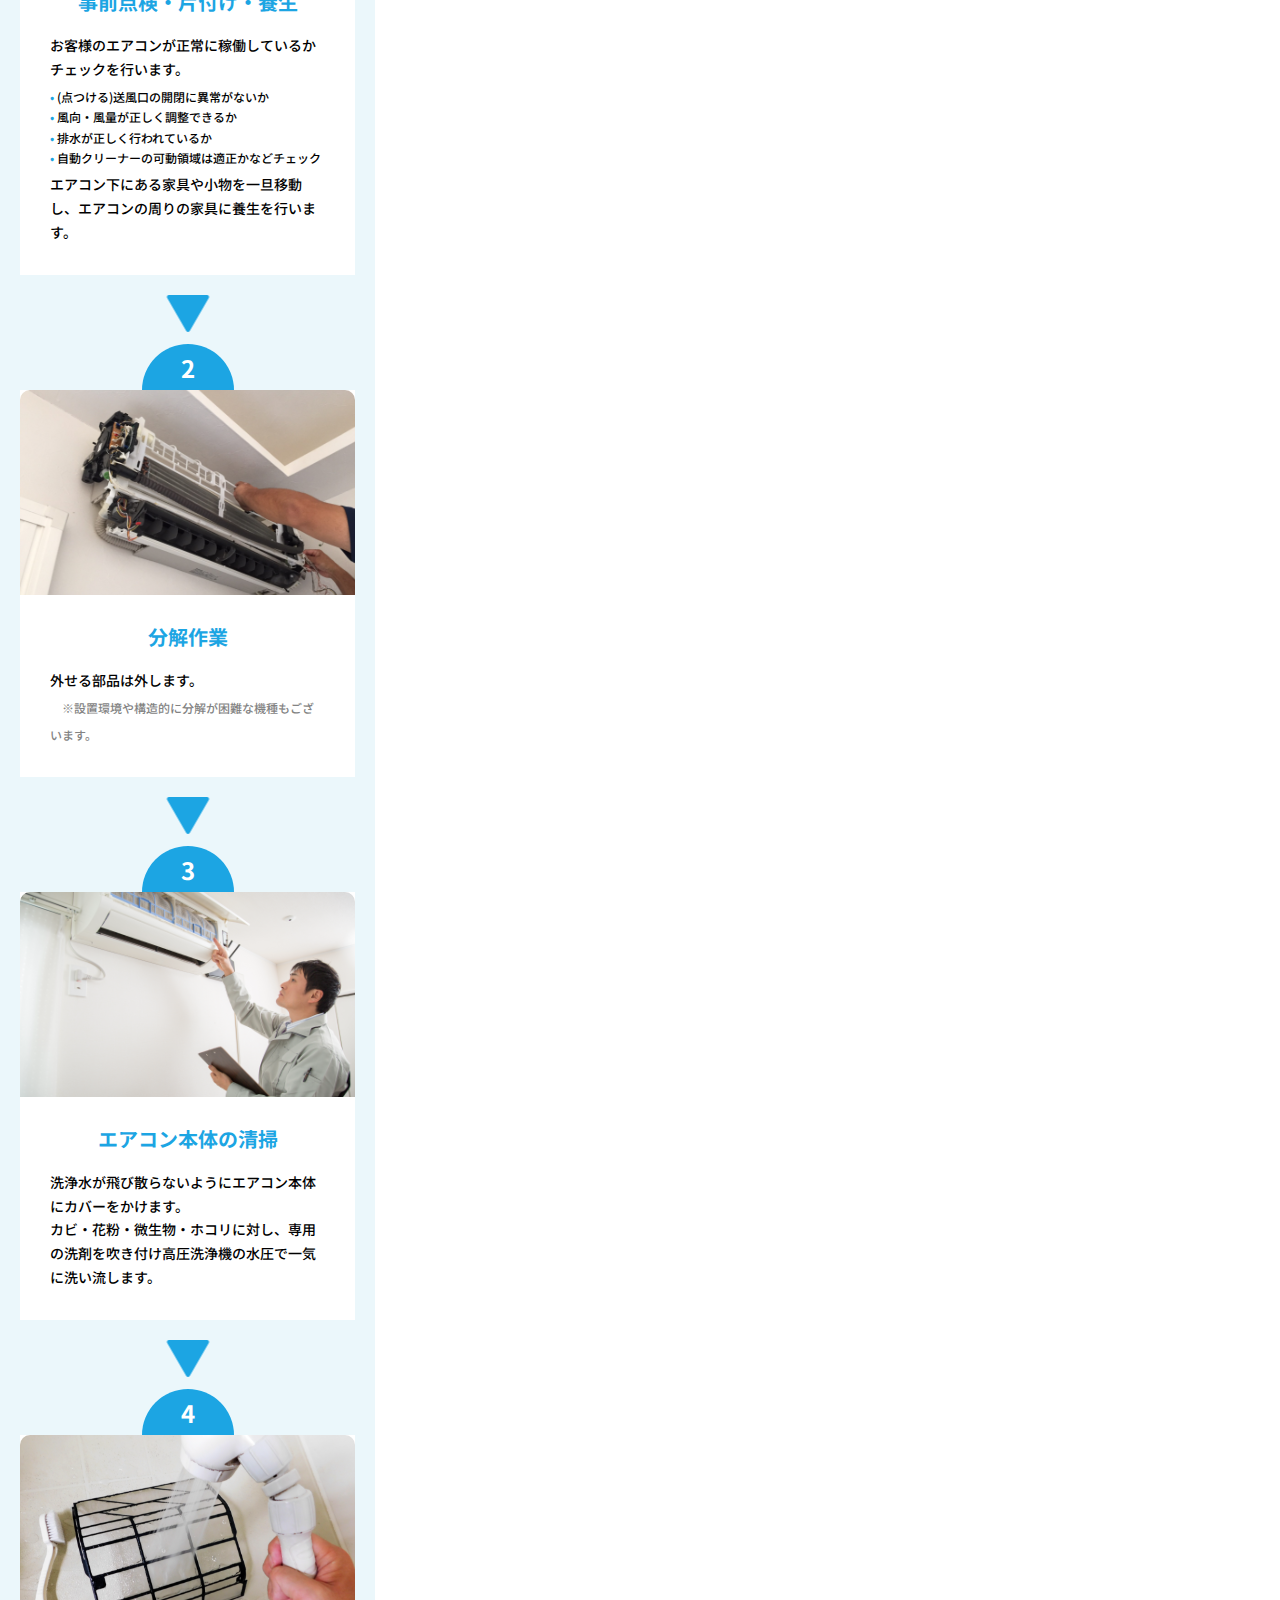
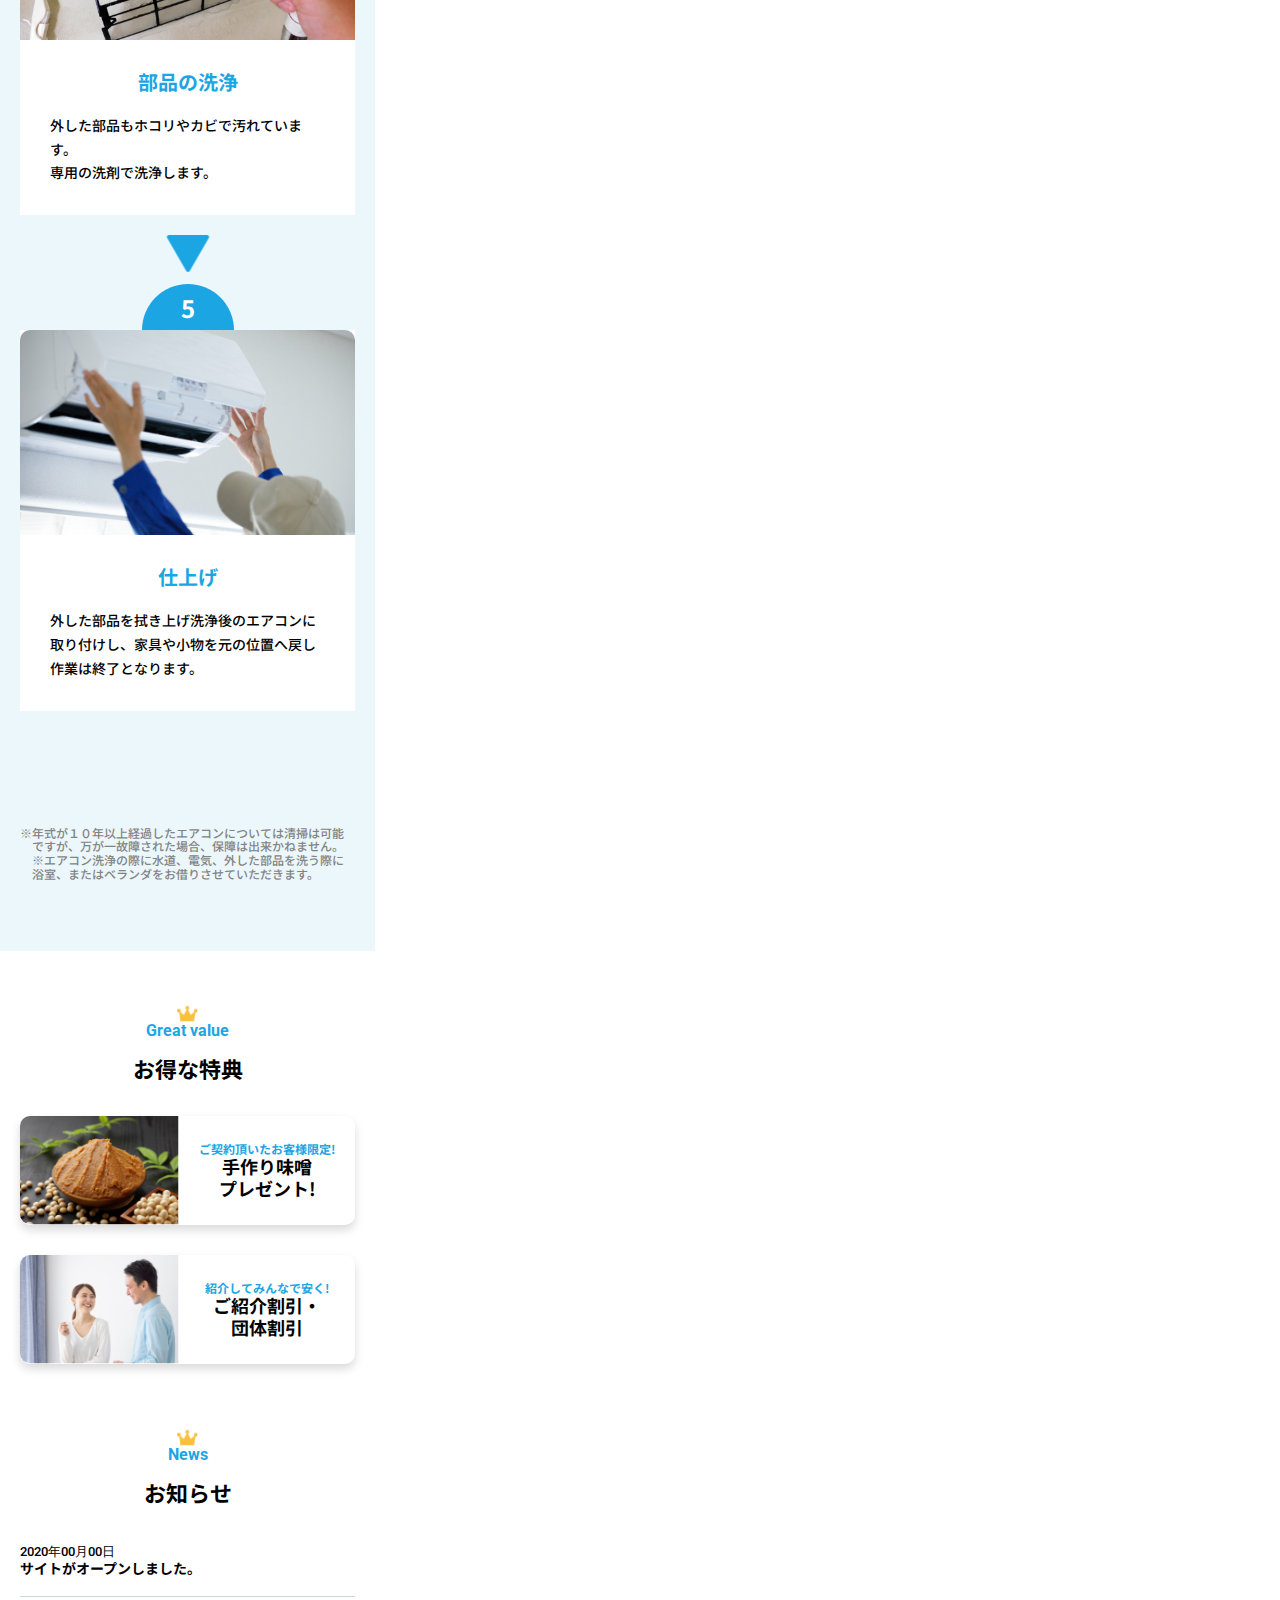
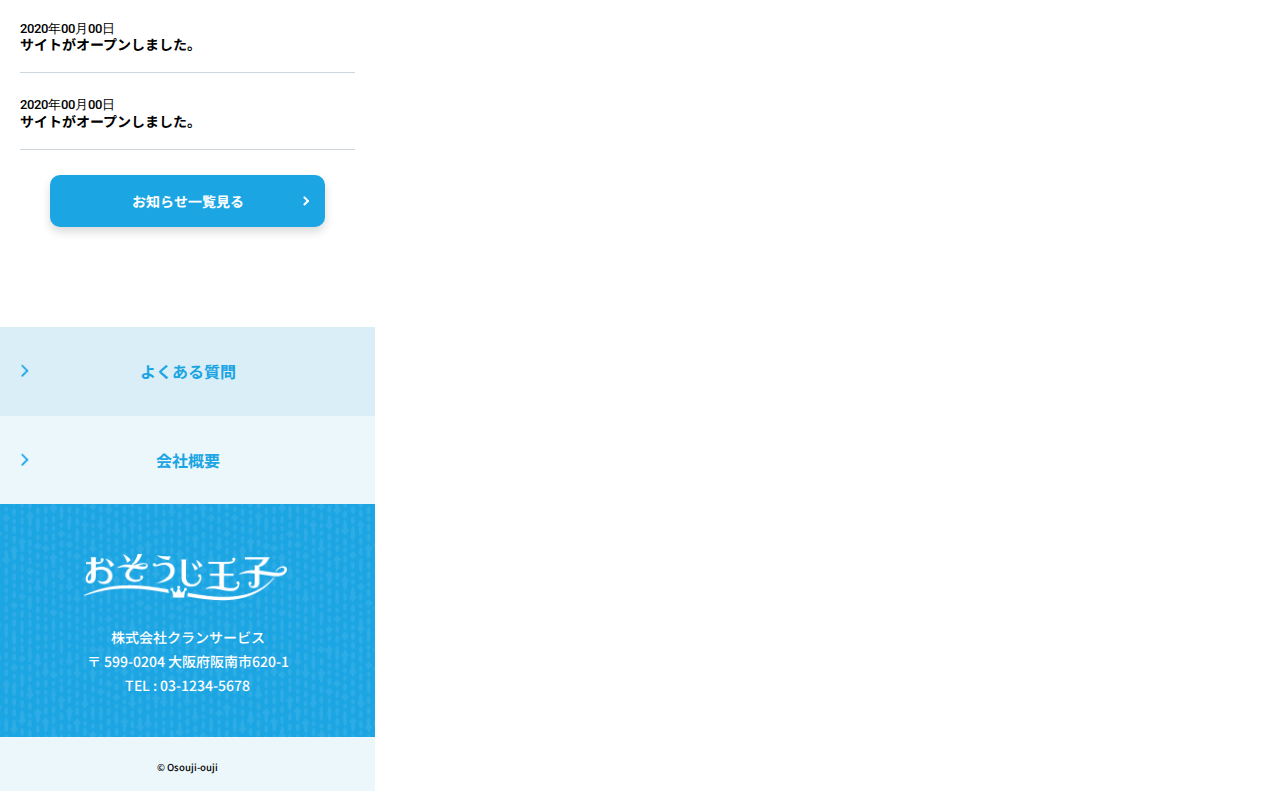
==== commit d6e7e340: "[Add]favicon/bg" ====
--- a/aircon/index.html
+++ b/aircon/index.html
@@ -17,7 +17,7 @@
   <link href="https://fonts.googleapis.com/css2?family=Noto+Sans+JP:wght@500;700;900&family=Roboto:ital,wght@0,500;0,700;1,400&display=swap" rel="stylesheet">
   <link rel="stylesheet" href="../common/css/reset.css">
   <link rel="stylesheet" href="css/style.css">
-  <link rel="shortcut icon" href="" type="image/x-icon">
+  <link rel="shortcut icon" href="../common/img/favicon.ico" type="image/x-icon">
 </head>
 <body>
   <header class="header">
@@ -114,17 +114,17 @@
           </a>
         </li>
         <li class="nav__item">
-          <a href="question/index.html" class="nav__text">
+          <a href="../question/index.html" class="nav__text">
             よくある質問
           </a>
         </li>
         <li class="nav__item">
-          <a href="outline/index.html" class="nav__text">
+          <a href="../company/index.html" class="nav__text">
             会社概要
           </a>
         </li>
         <li class="nav__item">
-          <a href="contact/indexhtml" class="nav__text">
+          <a href="../contact/index.html" class="nav__text">
             お問い合わせ
           </a>
         </li>
--- a/aircon/css/style.css
+++ b/aircon/css/style.css
@@ -379,6 +379,7 @@
 
 .aircon {
   padding-top: 60px;
+  background-image: url(../../common/img/bg.png);
 }
 
 .aircon__heading {
@@ -437,7 +438,12 @@
 
 .aircon .airconType__box {
   border: 1px solid #CDD6DD;
-  text-align: center;
+  border-radius: 10px;
+  text-align: center;
+}
+
+.aircon .airconType__box:not(:last-of-type) {
+  margin-bottom: 40px;
 }
 
 .aircon .airconType__content {
